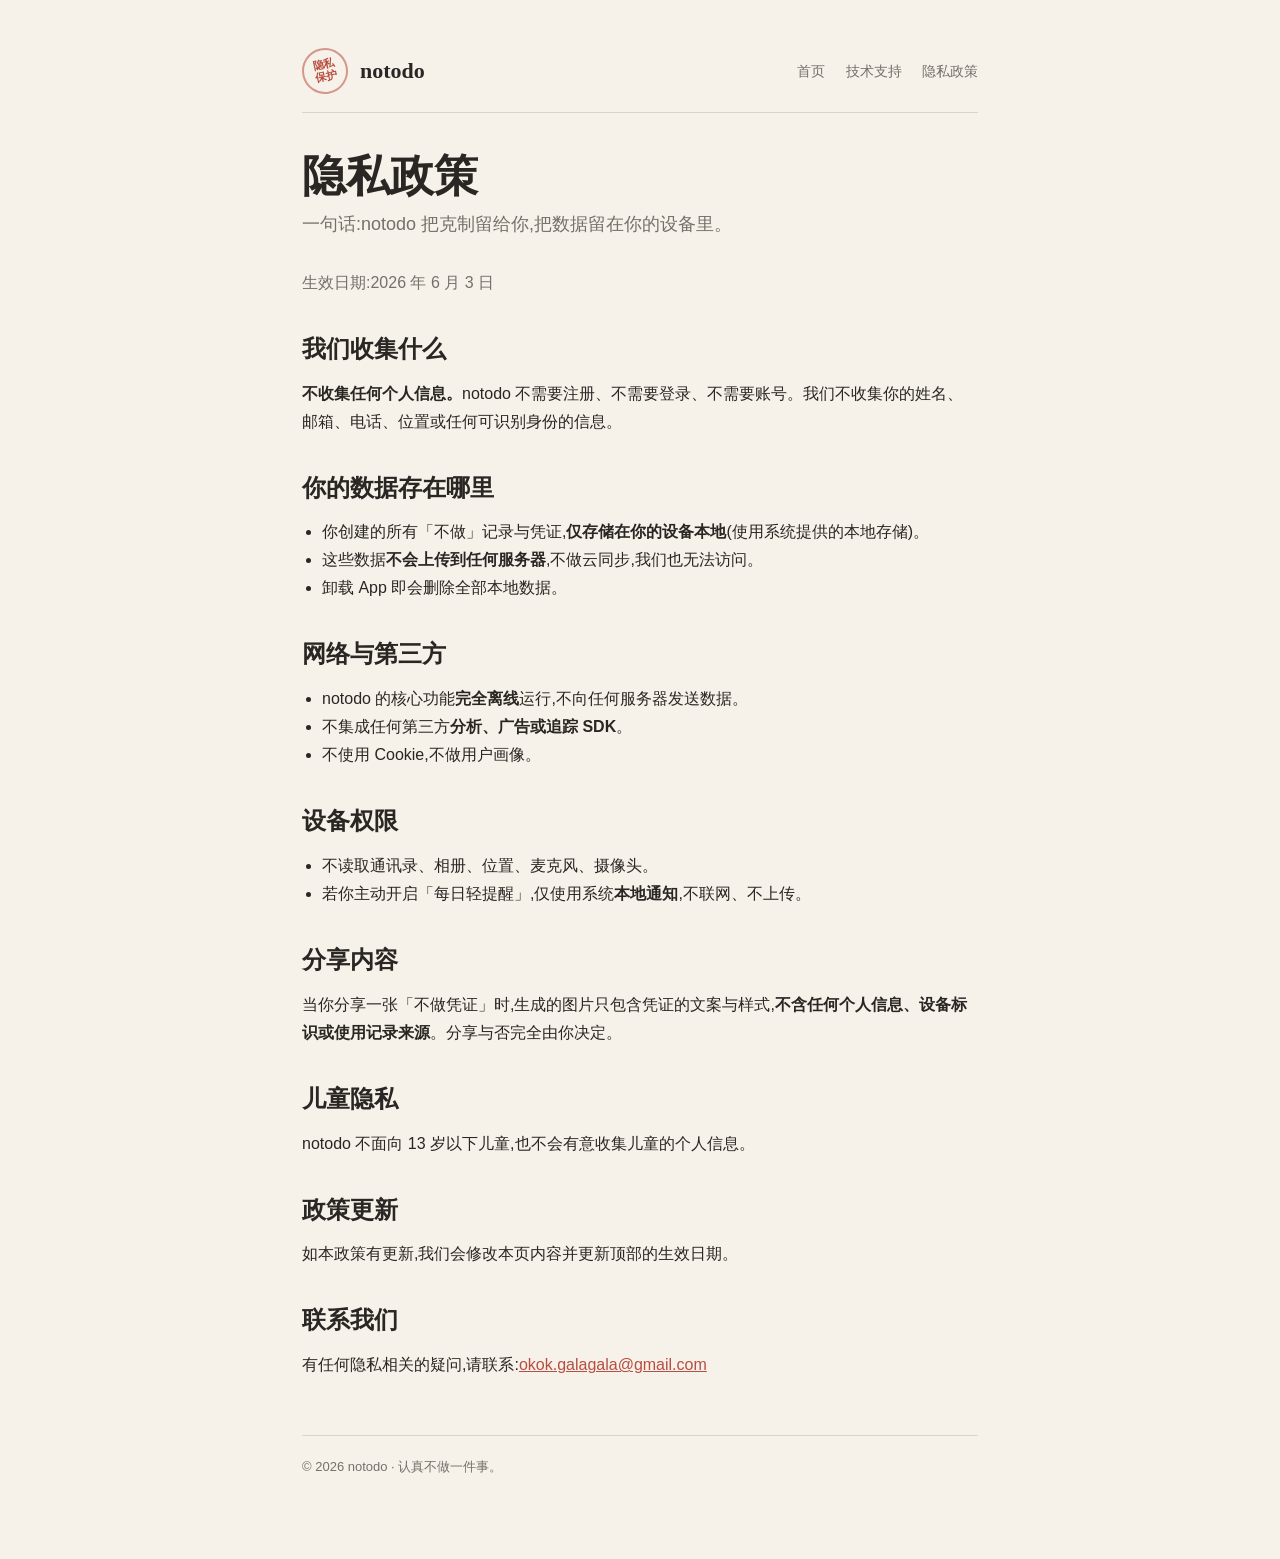
==== privacy.html @ 390996dd "notodo 站点:首页、隐私政策、技术支持" ====
<!doctype html>
<html lang="zh-CN">
<head>
<meta charset="utf-8">
<meta name="viewport" content="width=device-width,initial-scale=1">
<title>隐私政策 · notodo</title>
<meta name="description" content="notodo 隐私政策:不需要账号,不收集个人信息,所有数据仅存储在设备本地。">
<link rel="stylesheet" href="style.css">
</head>
<body>
<div class="wrap">
  <header class="site">
    <div class="brand">
      <div class="seal">隐私<br>保护</div>
      <b>notodo</b>
    </div>
    <nav>
      <a href="index.html">首页</a>
      <a href="support.html">技术支持</a>
      <a href="privacy.html">隐私政策</a>
    </nav>
  </header>

  <h1>隐私政策</h1>
  <p class="lead">一句话:notodo 把克制留给你,把数据留在你的设备里。</p>
  <p class="muted">生效日期:2026 年 6 月 3 日</p>

  <h2>我们收集什么</h2>
  <p><b>不收集任何个人信息。</b>notodo 不需要注册、不需要登录、不需要账号。我们不收集你的姓名、邮箱、电话、位置或任何可识别身份的信息。</p>

  <h2>你的数据存在哪里</h2>
  <ul>
    <li>你创建的所有「不做」记录与凭证,<b>仅存储在你的设备本地</b>(使用系统提供的本地存储)。</li>
    <li>这些数据<b>不会上传到任何服务器</b>,不做云同步,我们也无法访问。</li>
    <li>卸载 App 即会删除全部本地数据。</li>
  </ul>

  <h2>网络与第三方</h2>
  <ul>
    <li>notodo 的核心功能<b>完全离线</b>运行,不向任何服务器发送数据。</li>
    <li>不集成任何第三方<b>分析、广告或追踪 SDK</b>。</li>
    <li>不使用 Cookie,不做用户画像。</li>
  </ul>

  <h2>设备权限</h2>
  <ul>
    <li>不读取通讯录、相册、位置、麦克风、摄像头。</li>
    <li>若你主动开启「每日轻提醒」,仅使用系统<b>本地通知</b>,不联网、不上传。</li>
  </ul>

  <h2>分享内容</h2>
  <p>当你分享一张「不做凭证」时,生成的图片只包含凭证的文案与样式,<b>不含任何个人信息、设备标识或使用记录来源</b>。分享与否完全由你决定。</p>

  <h2>儿童隐私</h2>
  <p>notodo 不面向 13 岁以下儿童,也不会有意收集儿童的个人信息。</p>

  <h2>政策更新</h2>
  <p>如本政策有更新,我们会修改本页内容并更新顶部的生效日期。</p>

  <h2>联系我们</h2>
  <p>有任何隐私相关的疑问,请联系:<a href="mailto:okok.galagala@gmail.com">okok.galagala@gmail.com</a></p>

  <footer class="site">
    © 2026 notodo · 认真不做一件事。
  </footer>
</div>
</body>
</html>
---- style.css ----
:root{
  --paper:#f7f2e9; --paper-soft:#fbf8f1; --ink:#292623; --muted:#74706a;
  --mist:#ccccc7; --accent:#db8554; --stamp:#b84d42; --hairline:rgba(41,38,35,.14);
  --serif:"Songti SC","Noto Serif CJK SC","Source Han Serif SC",Georgia,serif;
  --sans:-apple-system,BlinkMacSystemFont,"PingFang SC","Hiragino Sans GB","Microsoft YaHei",sans-serif;
}
*{box-sizing:border-box}
html{scroll-behavior:smooth}
body{
  margin:0;color:var(--ink);background:var(--paper);
  font-family:var(--sans);line-height:1.75;
}
.wrap{max-width:720px;margin:0 auto;padding:48px 22px 80px}
header.site{display:flex;align-items:center;justify-content:space-between;gap:16px;margin-bottom:40px;padding-bottom:18px;border-bottom:1px solid var(--hairline)}
.brand{display:flex;align-items:center;gap:12px}
.seal{flex:0 0 auto;width:46px;height:46px;display:grid;place-items:center;border:2px solid rgba(184,77,66,.55);border-radius:50%;color:var(--stamp);font:700 11px/1.05 var(--serif);text-align:center;transform:rotate(-12deg)}
.brand b{font:600 22px/1 var(--serif)}
nav a{color:var(--muted);text-decoration:none;font-size:14px;margin-left:16px}
nav a:hover{color:var(--ink)}
h1{font:600 clamp(30px,5vw,44px)/1.1 var(--serif);margin:0 0 8px}
.lead{color:var(--muted);font-size:18px;margin:0 0 28px}
h2{font:600 24px/1.2 var(--serif);margin:38px 0 10px}
h3{font:600 18px/1.3 var(--serif);margin:24px 0 6px}
p,li{font-size:16px}
.card{background:var(--paper-soft);border:1px solid var(--hairline);border-radius:12px;padding:20px 22px;margin:18px 0;box-shadow:0 10px 28px rgba(41,38,35,.05)}
.muted{color:var(--muted)}
.btn{display:inline-block;margin-top:8px;padding:11px 18px;border-radius:8px;background:var(--accent);color:#fffaf4;text-decoration:none;font-weight:600}
.btn.ghost{background:transparent;color:var(--ink);border:1px solid var(--hairline)}
a{color:var(--stamp)}
footer.site{margin-top:56px;padding-top:20px;border-top:1px solid var(--hairline);color:var(--muted);font-size:13px}
code{background:rgba(41,38,35,.06);padding:1px 6px;border-radius:4px;font-size:14px}
ul{padding-left:20px}
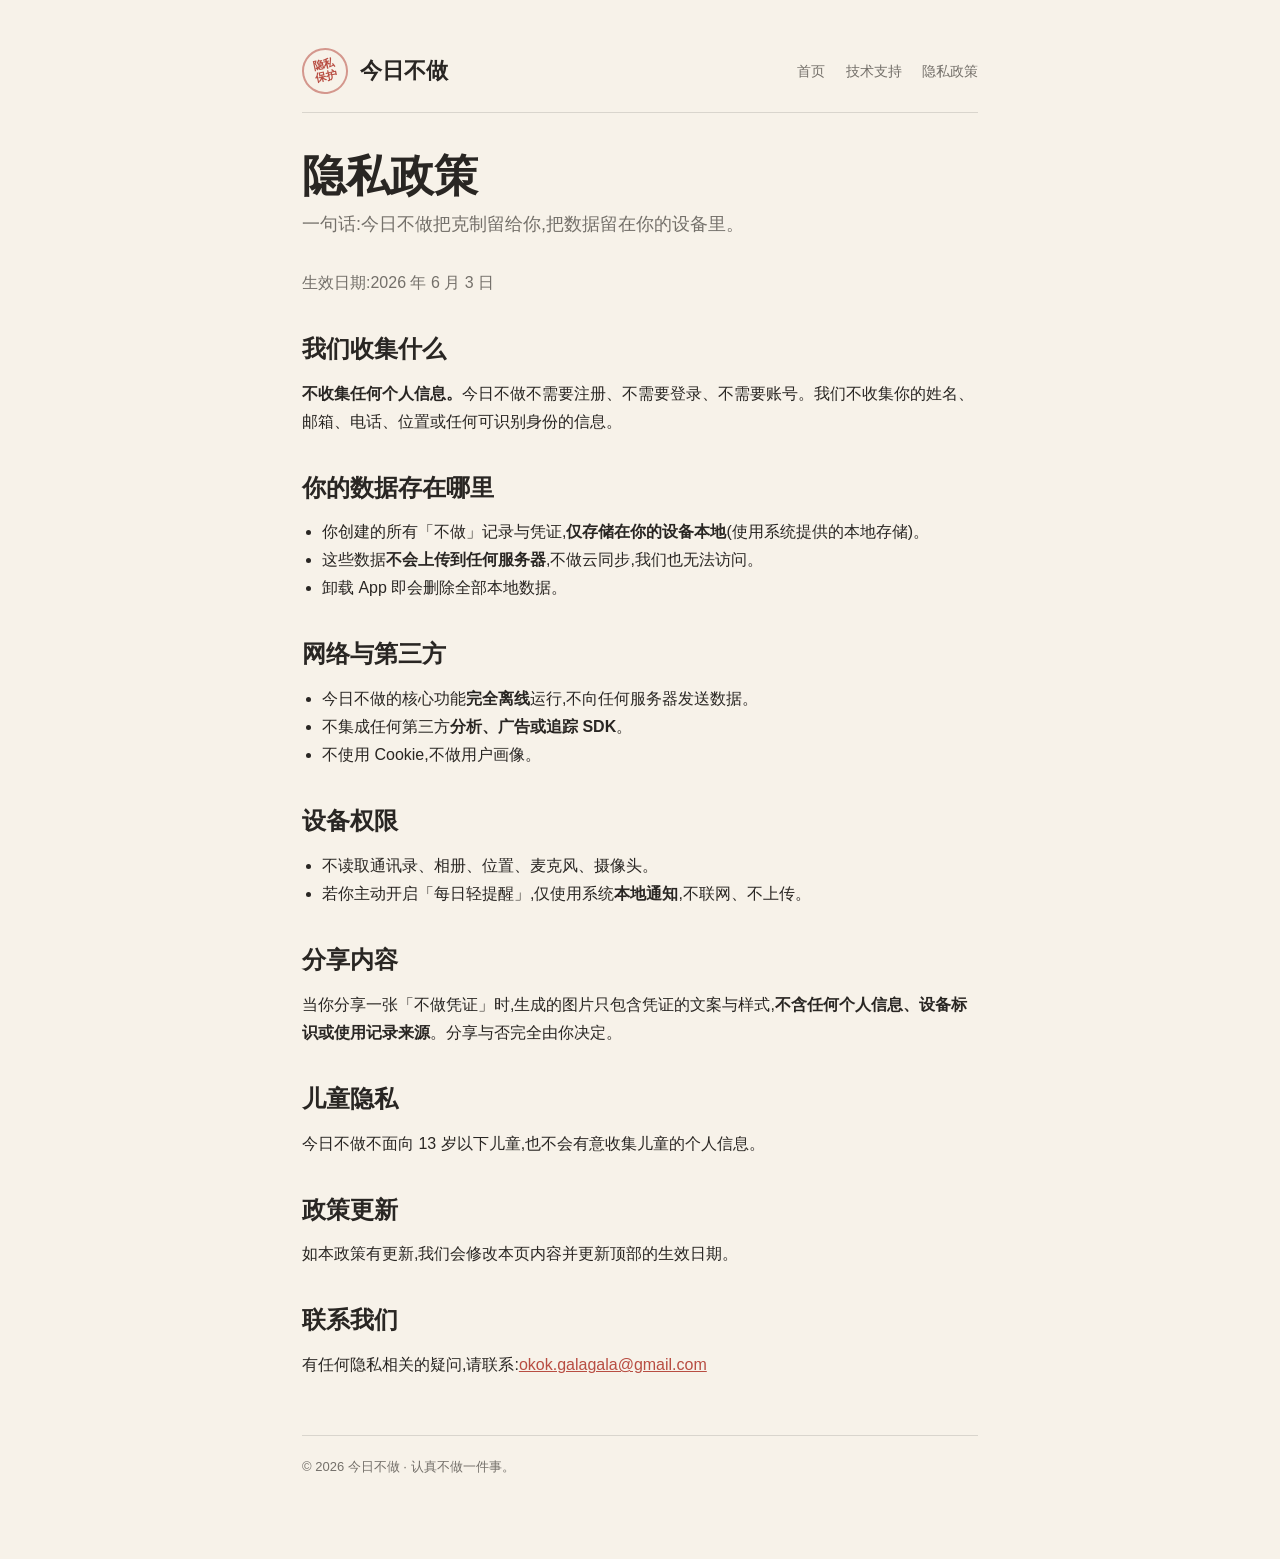
==== commit 467ab143: "站点品牌统一为「今日不做」;FAQ 改为允许每天多条" ====
--- a/privacy.html
+++ b/privacy.html
@@ -3,8 +3,8 @@
 <head>
 <meta charset="utf-8">
 <meta name="viewport" content="width=device-width,initial-scale=1">
-<title>隐私政策 · notodo</title>
-<meta name="description" content="notodo 隐私政策:不需要账号,不收集个人信息,所有数据仅存储在设备本地。">
+<title>隐私政策 · 今日不做</title>
+<meta name="description" content="今日不做隐私政策:不需要账号,不收集个人信息,所有数据仅存储在设备本地。">
 <link rel="stylesheet" href="style.css">
 </head>
 <body>
@@ -12,7 +12,7 @@
   <header class="site">
     <div class="brand">
       <div class="seal">隐私<br>保护</div>
-      <b>notodo</b>
+      <b>今日不做</b>
     </div>
     <nav>
       <a href="index.html">首页</a>
@@ -22,11 +22,11 @@
   </header>
 
   <h1>隐私政策</h1>
-  <p class="lead">一句话:notodo 把克制留给你,把数据留在你的设备里。</p>
+  <p class="lead">一句话:今日不做把克制留给你,把数据留在你的设备里。</p>
   <p class="muted">生效日期:2026 年 6 月 3 日</p>
 
   <h2>我们收集什么</h2>
-  <p><b>不收集任何个人信息。</b>notodo 不需要注册、不需要登录、不需要账号。我们不收集你的姓名、邮箱、电话、位置或任何可识别身份的信息。</p>
+  <p><b>不收集任何个人信息。</b>今日不做不需要注册、不需要登录、不需要账号。我们不收集你的姓名、邮箱、电话、位置或任何可识别身份的信息。</p>
 
   <h2>你的数据存在哪里</h2>
   <ul>
@@ -37,7 +37,7 @@
 
   <h2>网络与第三方</h2>
   <ul>
-    <li>notodo 的核心功能<b>完全离线</b>运行,不向任何服务器发送数据。</li>
+    <li>今日不做的核心功能<b>完全离线</b>运行,不向任何服务器发送数据。</li>
     <li>不集成任何第三方<b>分析、广告或追踪 SDK</b>。</li>
     <li>不使用 Cookie,不做用户画像。</li>
   </ul>
@@ -52,7 +52,7 @@
   <p>当你分享一张「不做凭证」时,生成的图片只包含凭证的文案与样式,<b>不含任何个人信息、设备标识或使用记录来源</b>。分享与否完全由你决定。</p>
 
   <h2>儿童隐私</h2>
-  <p>notodo 不面向 13 岁以下儿童,也不会有意收集儿童的个人信息。</p>
+  <p>今日不做不面向 13 岁以下儿童,也不会有意收集儿童的个人信息。</p>
 
   <h2>政策更新</h2>
   <p>如本政策有更新,我们会修改本页内容并更新顶部的生效日期。</p>
@@ -61,7 +61,7 @@
   <p>有任何隐私相关的疑问,请联系:<a href="mailto:okok.galagala@gmail.com">okok.galagala@gmail.com</a></p>
 
   <footer class="site">
-    © 2026 notodo · 认真不做一件事。
+    © 2026 今日不做 · 认真不做一件事。
   </footer>
 </div>
 </body>
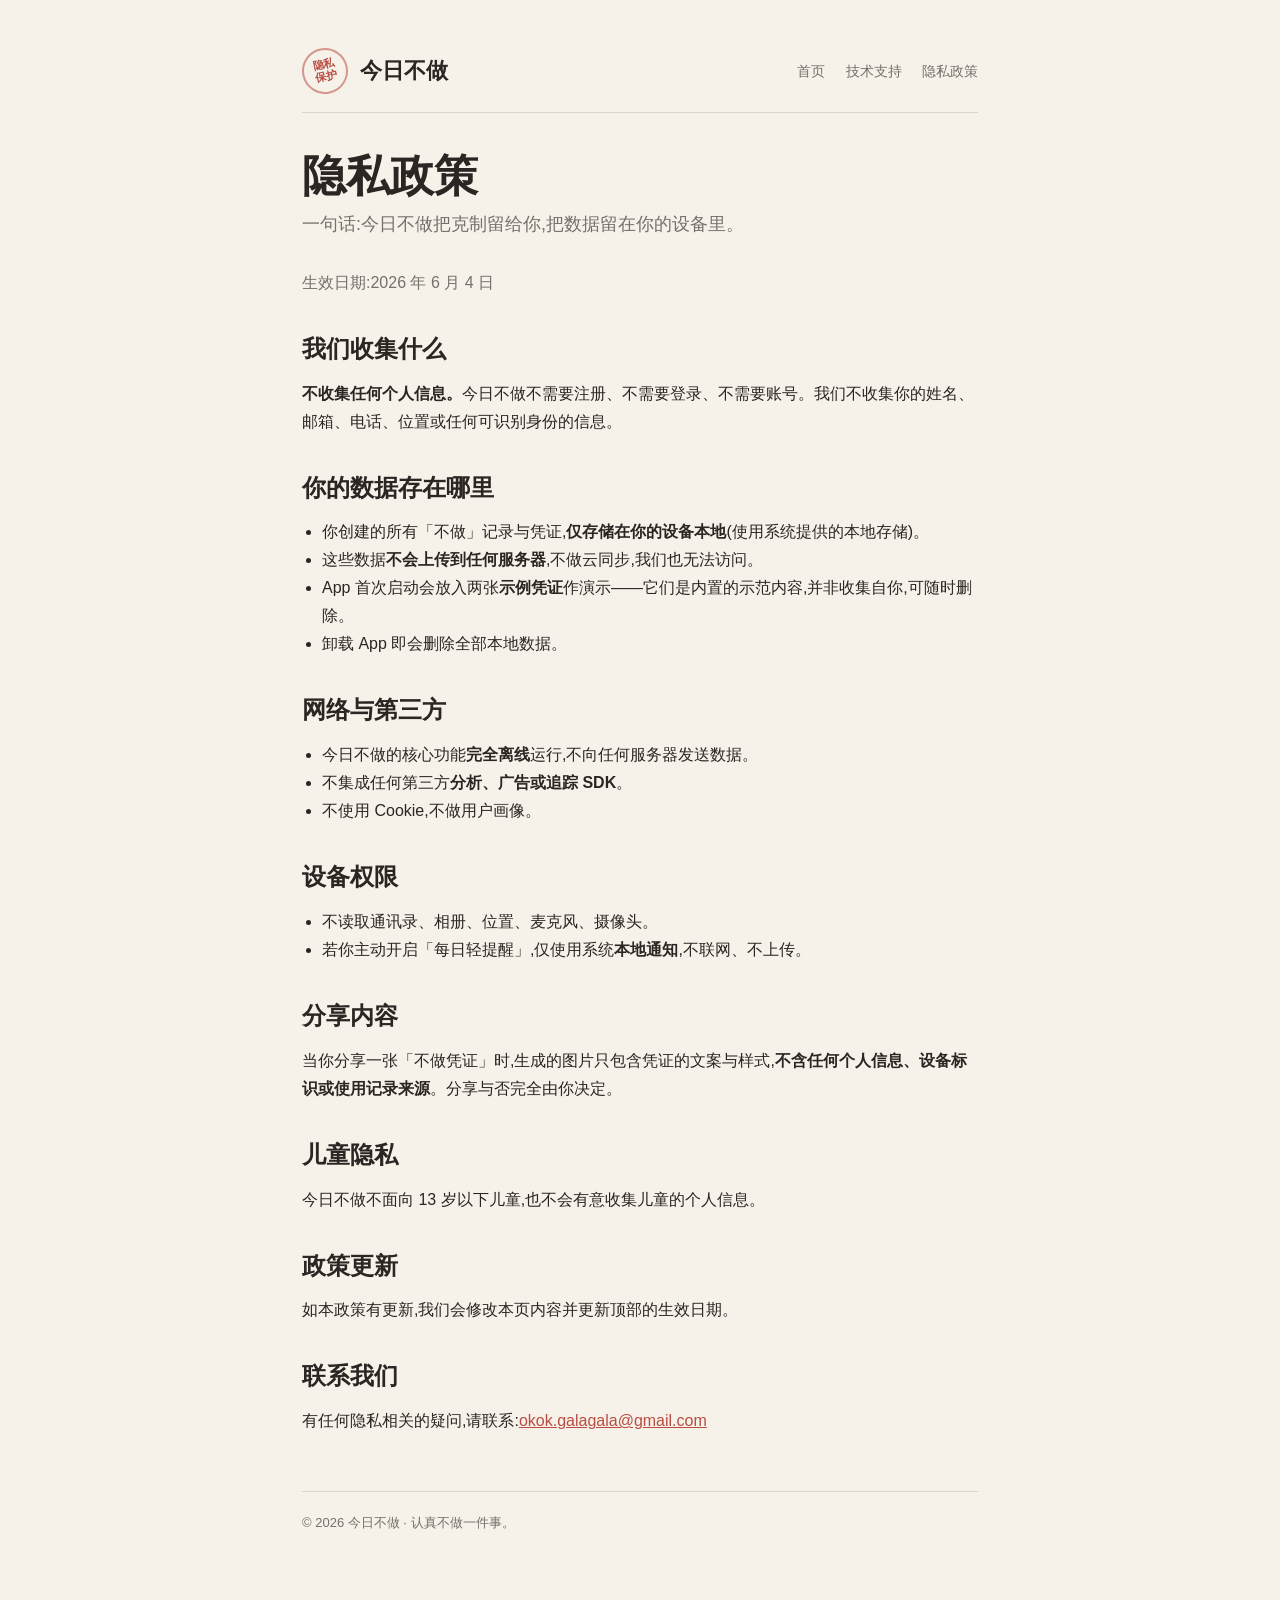
==== commit da18b0cc: "support/privacy: 抽屉按月归档·左滑撕掉删除·首启两张示例凭证 Co-Authored-By: Claude Opus 4.8 (1M context) <noreply@anthro" ====
--- a/privacy.html
+++ b/privacy.html
@@ -23,7 +23,7 @@
 
   <h1>隐私政策</h1>
   <p class="lead">一句话:今日不做把克制留给你,把数据留在你的设备里。</p>
-  <p class="muted">生效日期:2026 年 6 月 3 日</p>
+  <p class="muted">生效日期:2026 年 6 月 4 日</p>
 
   <h2>我们收集什么</h2>
   <p><b>不收集任何个人信息。</b>今日不做不需要注册、不需要登录、不需要账号。我们不收集你的姓名、邮箱、电话、位置或任何可识别身份的信息。</p>
@@ -32,6 +32,7 @@
   <ul>
     <li>你创建的所有「不做」记录与凭证,<b>仅存储在你的设备本地</b>(使用系统提供的本地存储)。</li>
     <li>这些数据<b>不会上传到任何服务器</b>,不做云同步,我们也无法访问。</li>
+    <li>App 首次启动会放入两张<b>示例凭证</b>作演示——它们是内置的示范内容,并非收集自你,可随时删除。</li>
     <li>卸载 App 即会删除全部本地数据。</li>
   </ul>
 
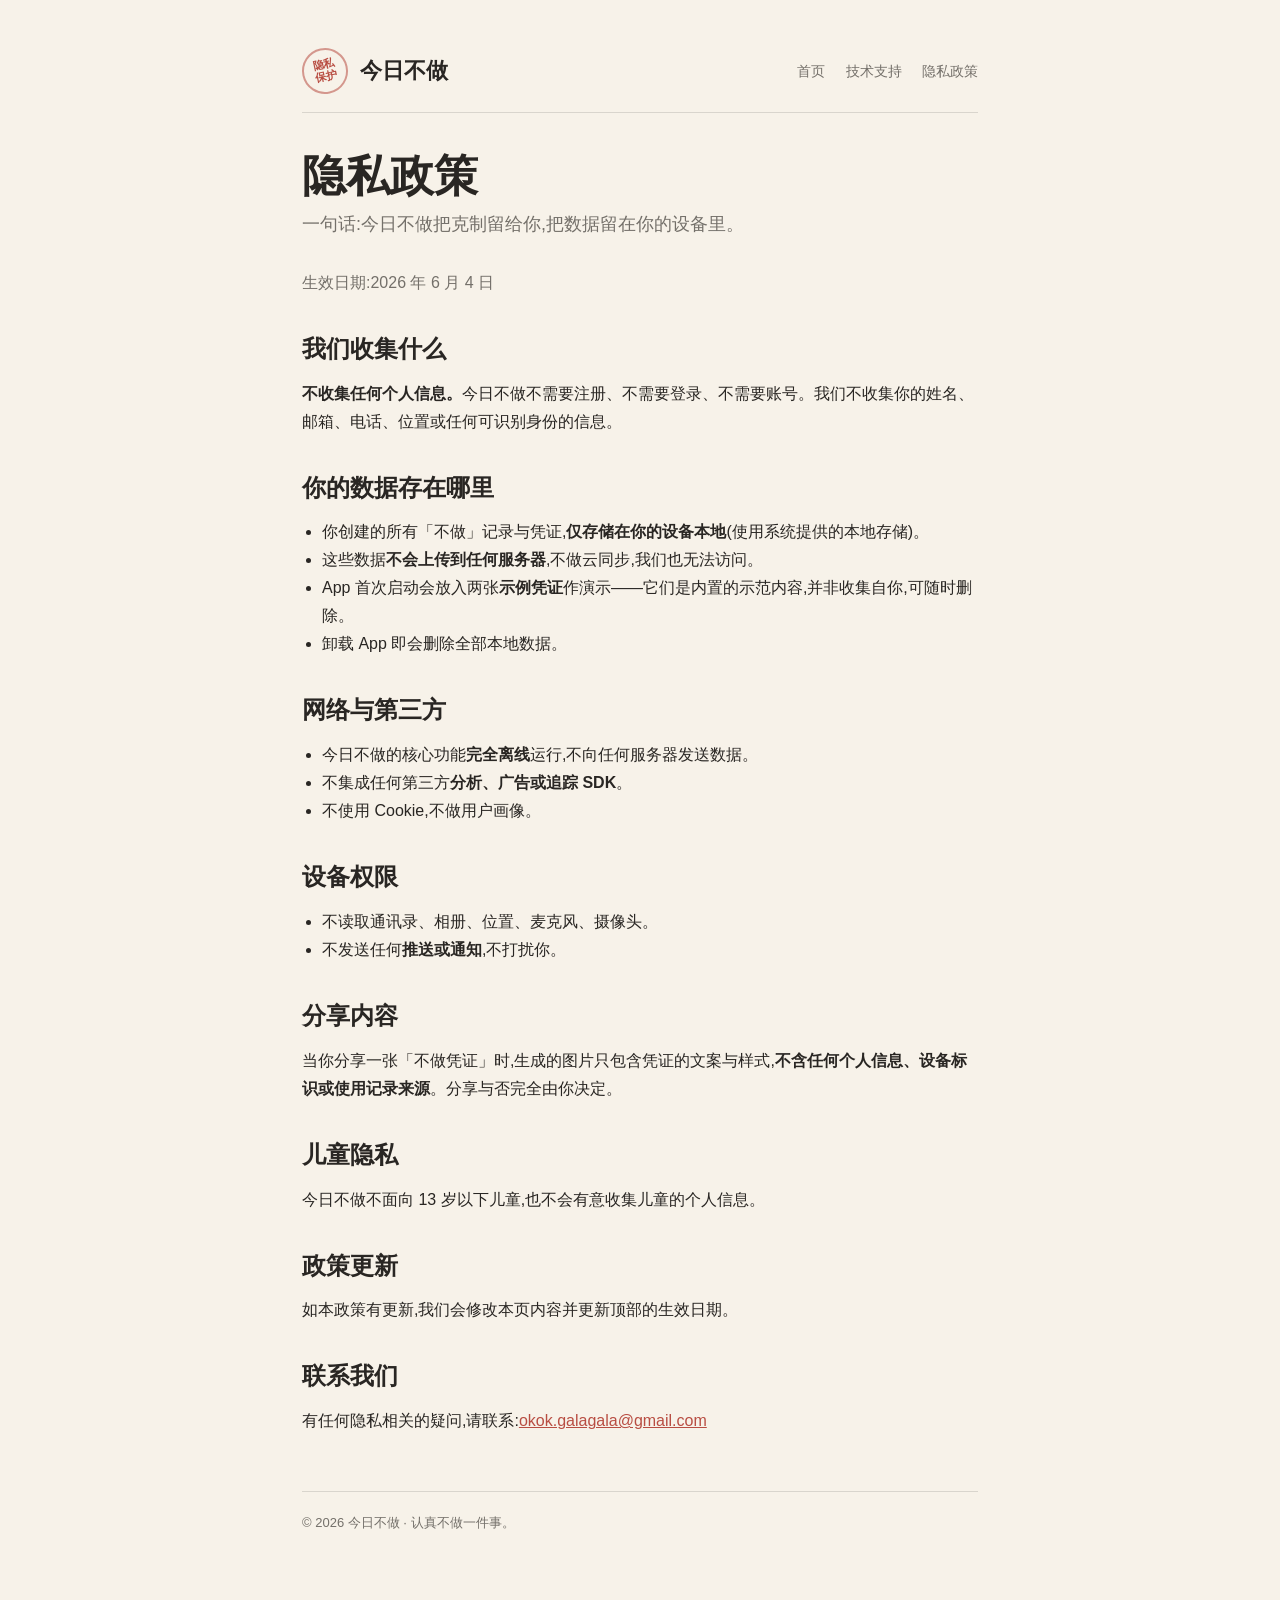
==== commit fb701622: "去掉提醒功能后同步文案：移除推送提醒相关说明 Co-Authored-By: Claude Opus 4.8 (1M context) <noreply@anthropic.com>" ====
--- a/privacy.html
+++ b/privacy.html
@@ -46,7 +46,7 @@
   <h2>设备权限</h2>
   <ul>
     <li>不读取通讯录、相册、位置、麦克风、摄像头。</li>
-    <li>若你主动开启「每日轻提醒」,仅使用系统<b>本地通知</b>,不联网、不上传。</li>
+    <li>不发送任何<b>推送或通知</b>,不打扰你。</li>
   </ul>
 
   <h2>分享内容</h2>
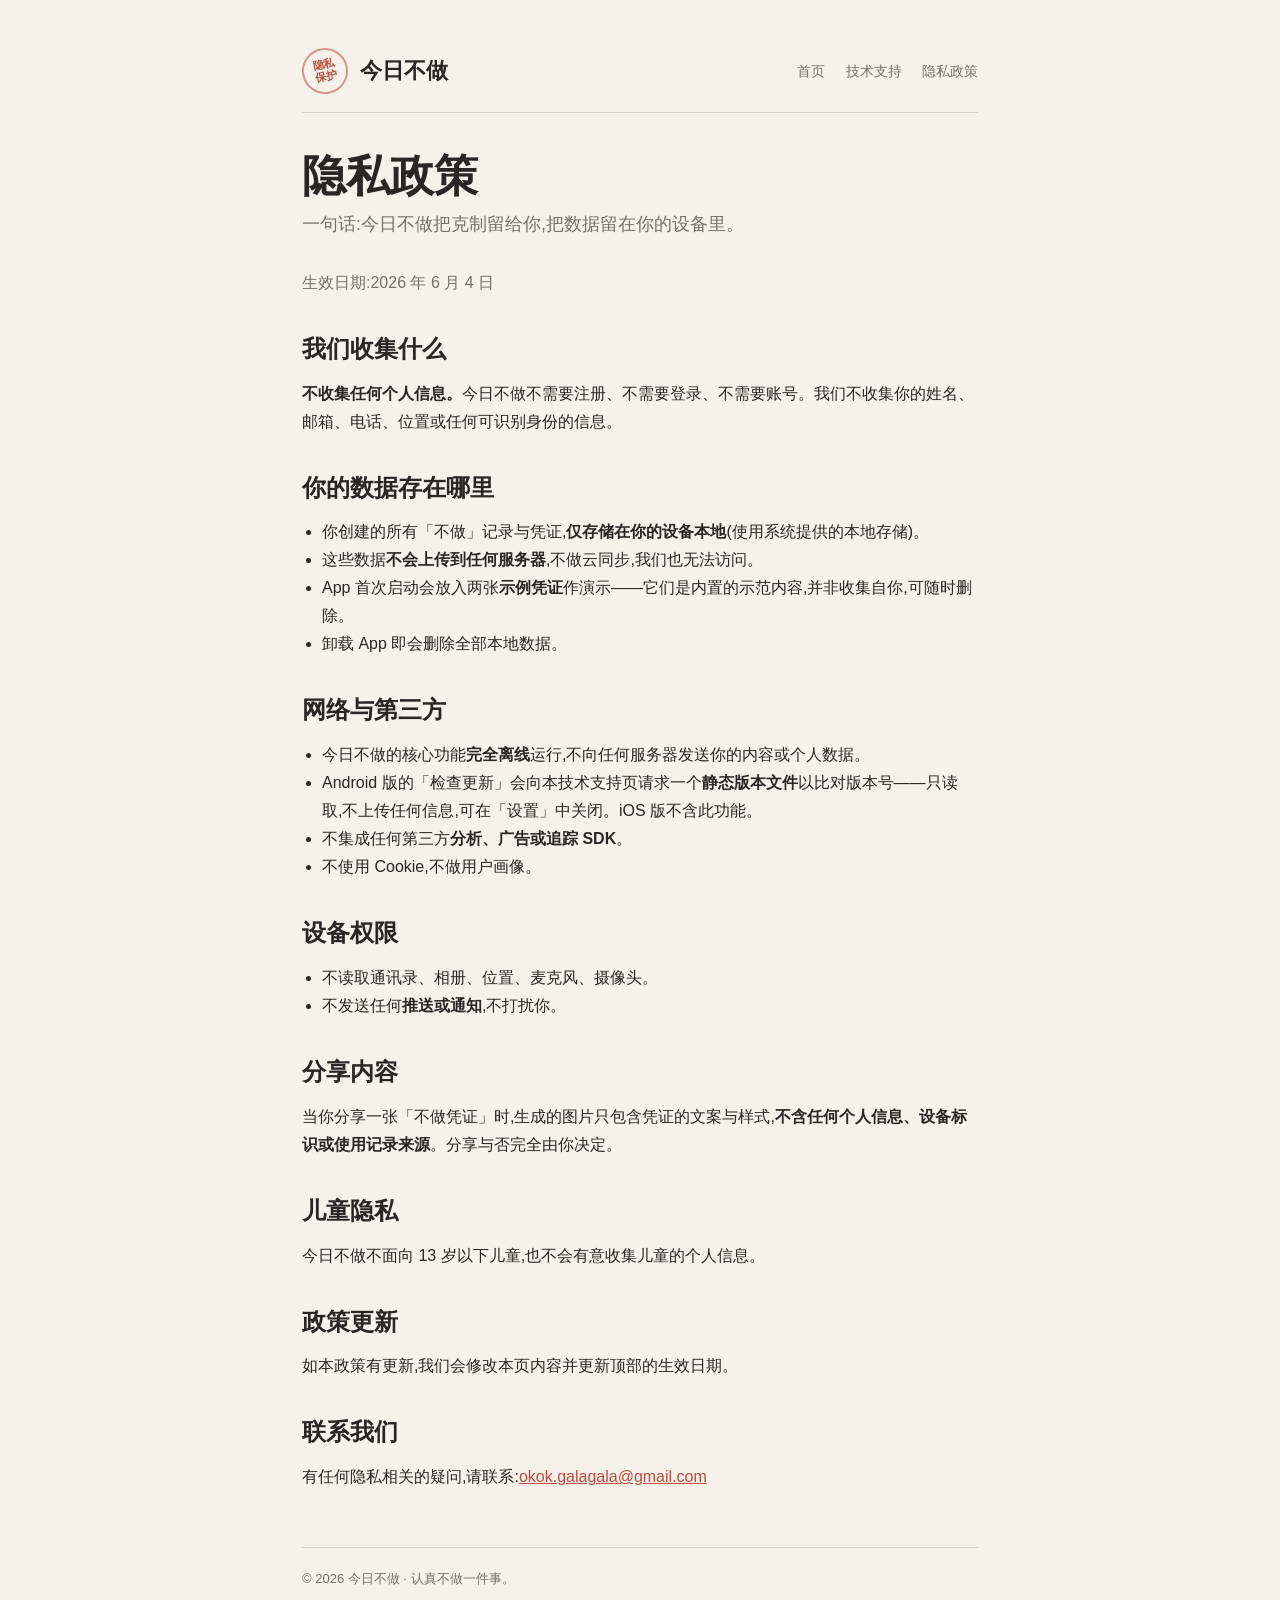
==== commit 9c9450de: "privacy：如实说明 Android 版「检查更新」会请求静态版本文件(可关闭) Co-Authored-By: Claude Opus 4.8 (1M context) <noreply@ant" ====
--- a/privacy.html
+++ b/privacy.html
@@ -38,7 +38,8 @@
 
   <h2>网络与第三方</h2>
   <ul>
-    <li>今日不做的核心功能<b>完全离线</b>运行,不向任何服务器发送数据。</li>
+    <li>今日不做的核心功能<b>完全离线</b>运行,不向任何服务器发送你的内容或个人数据。</li>
+    <li>Android 版的「检查更新」会向本技术支持页请求一个<b>静态版本文件</b>以比对版本号——只读取,不上传任何信息,可在「设置」中关闭。iOS 版不含此功能。</li>
     <li>不集成任何第三方<b>分析、广告或追踪 SDK</b>。</li>
     <li>不使用 Cookie,不做用户画像。</li>
   </ul>
